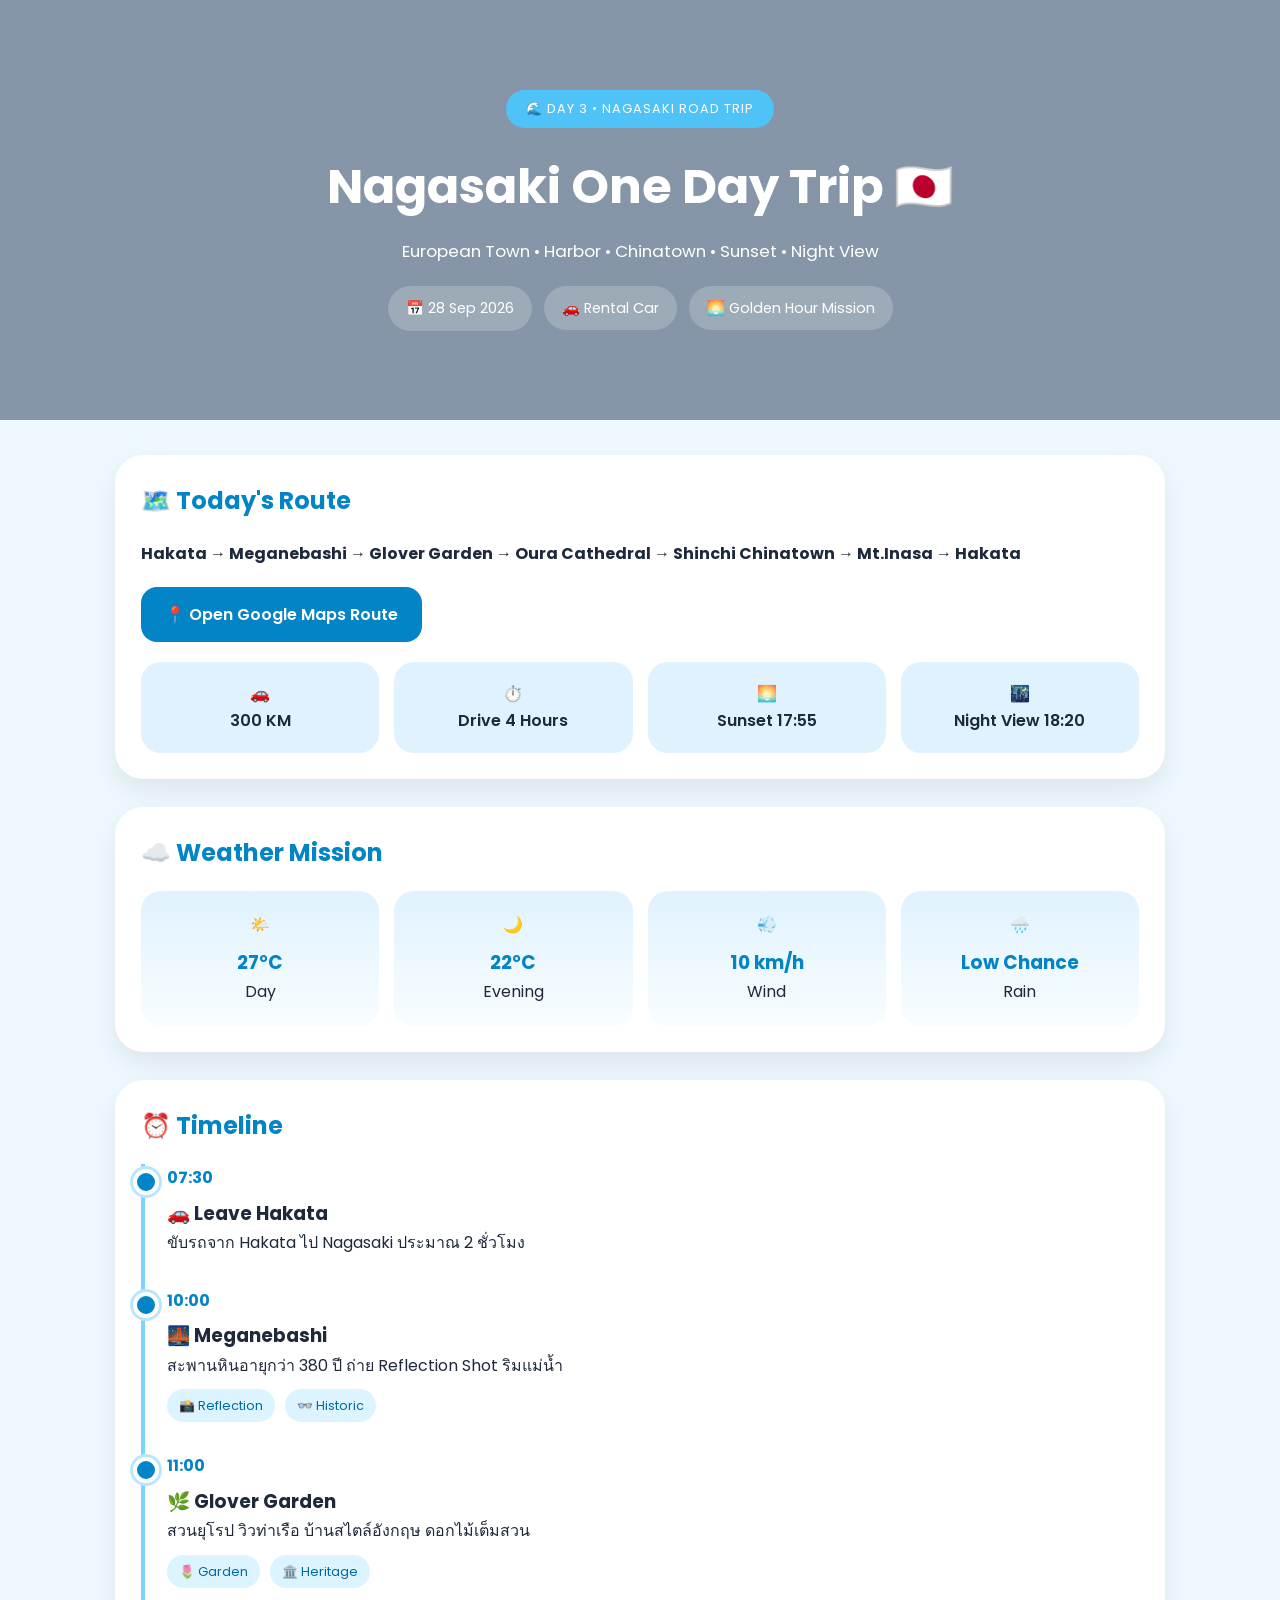
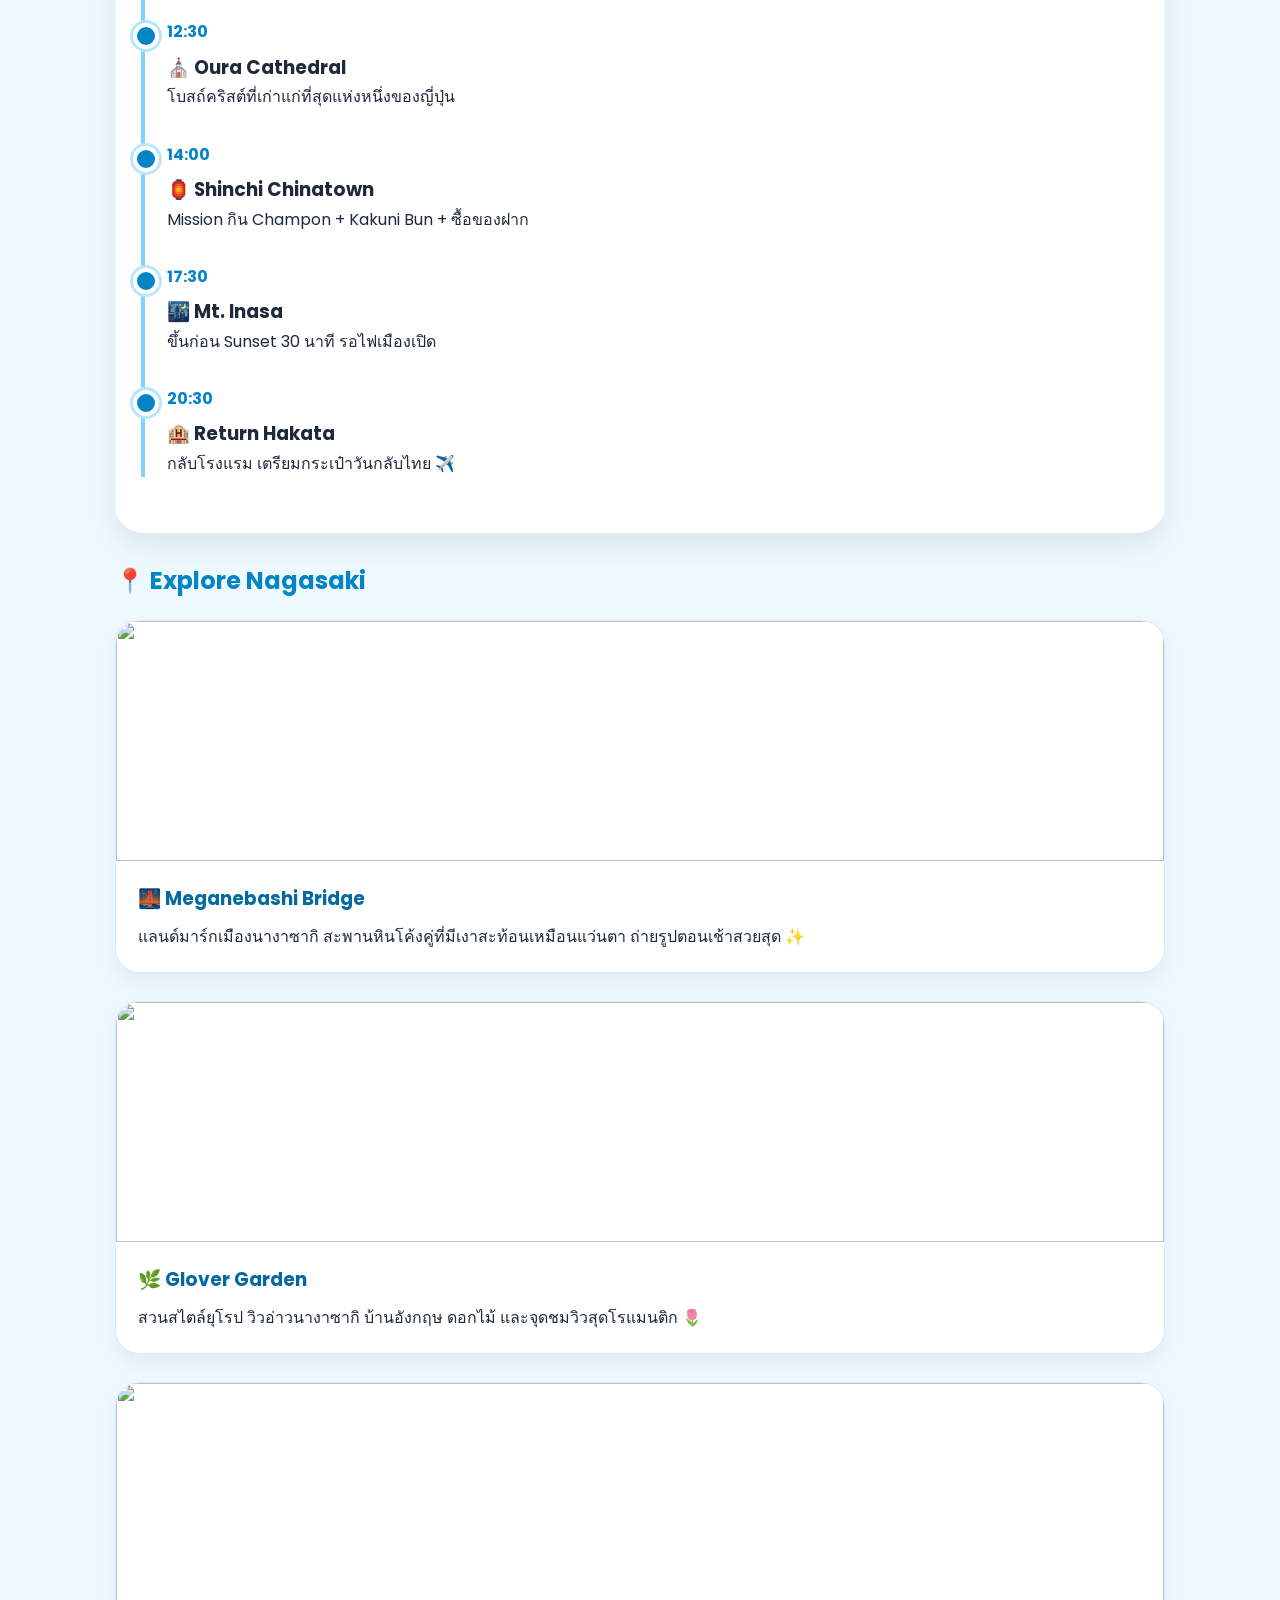
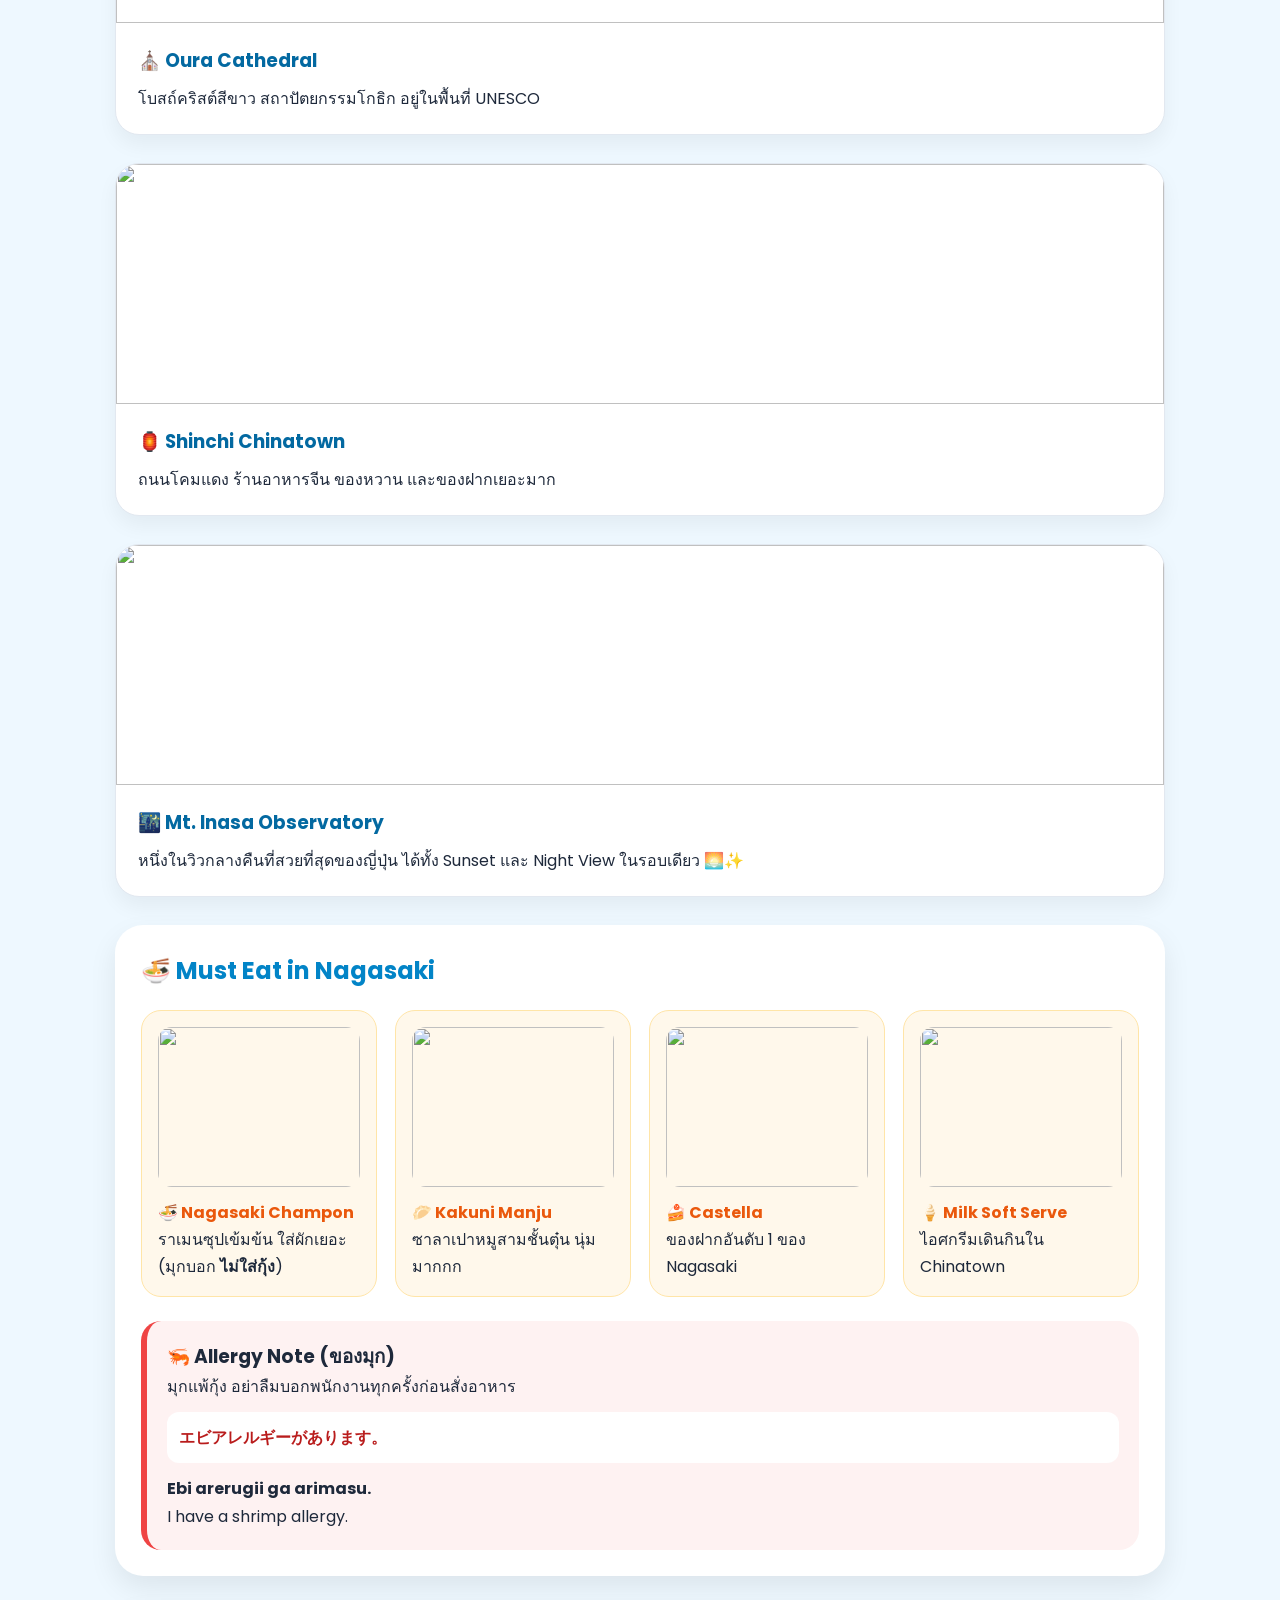
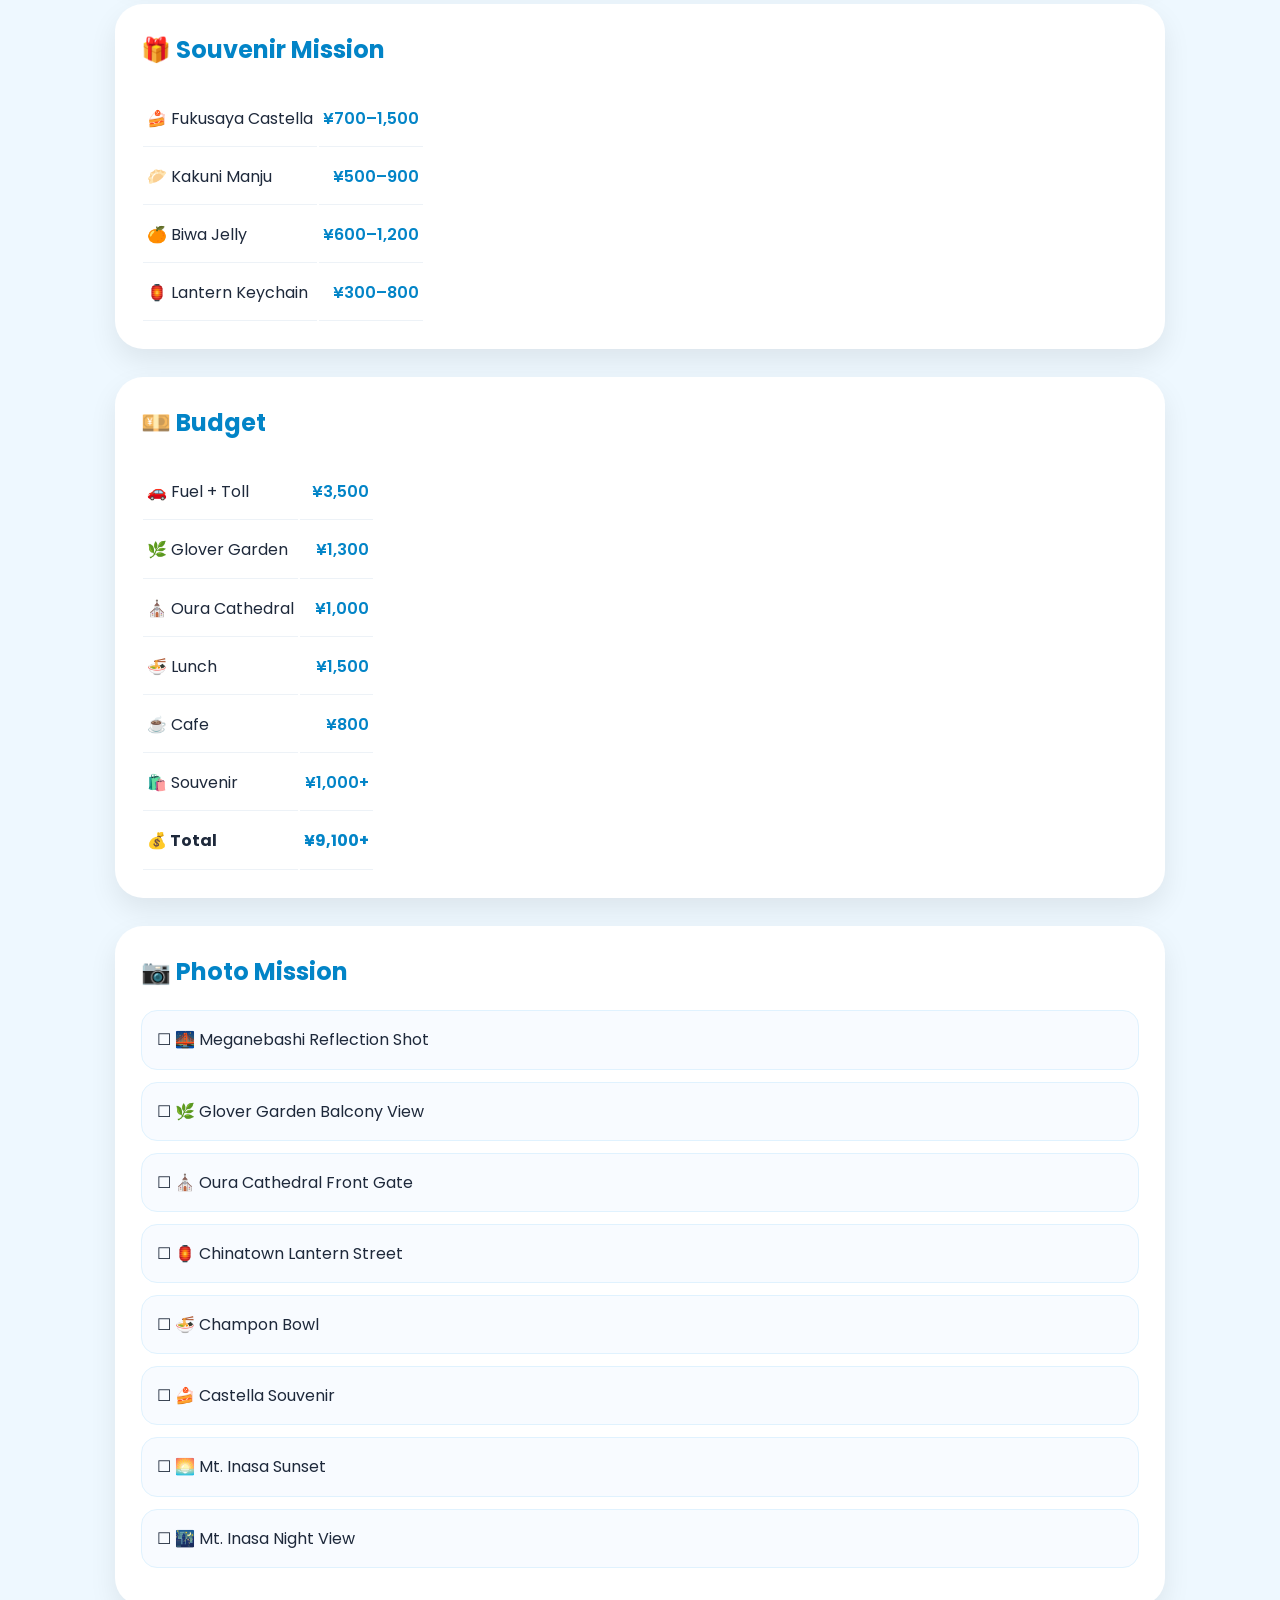
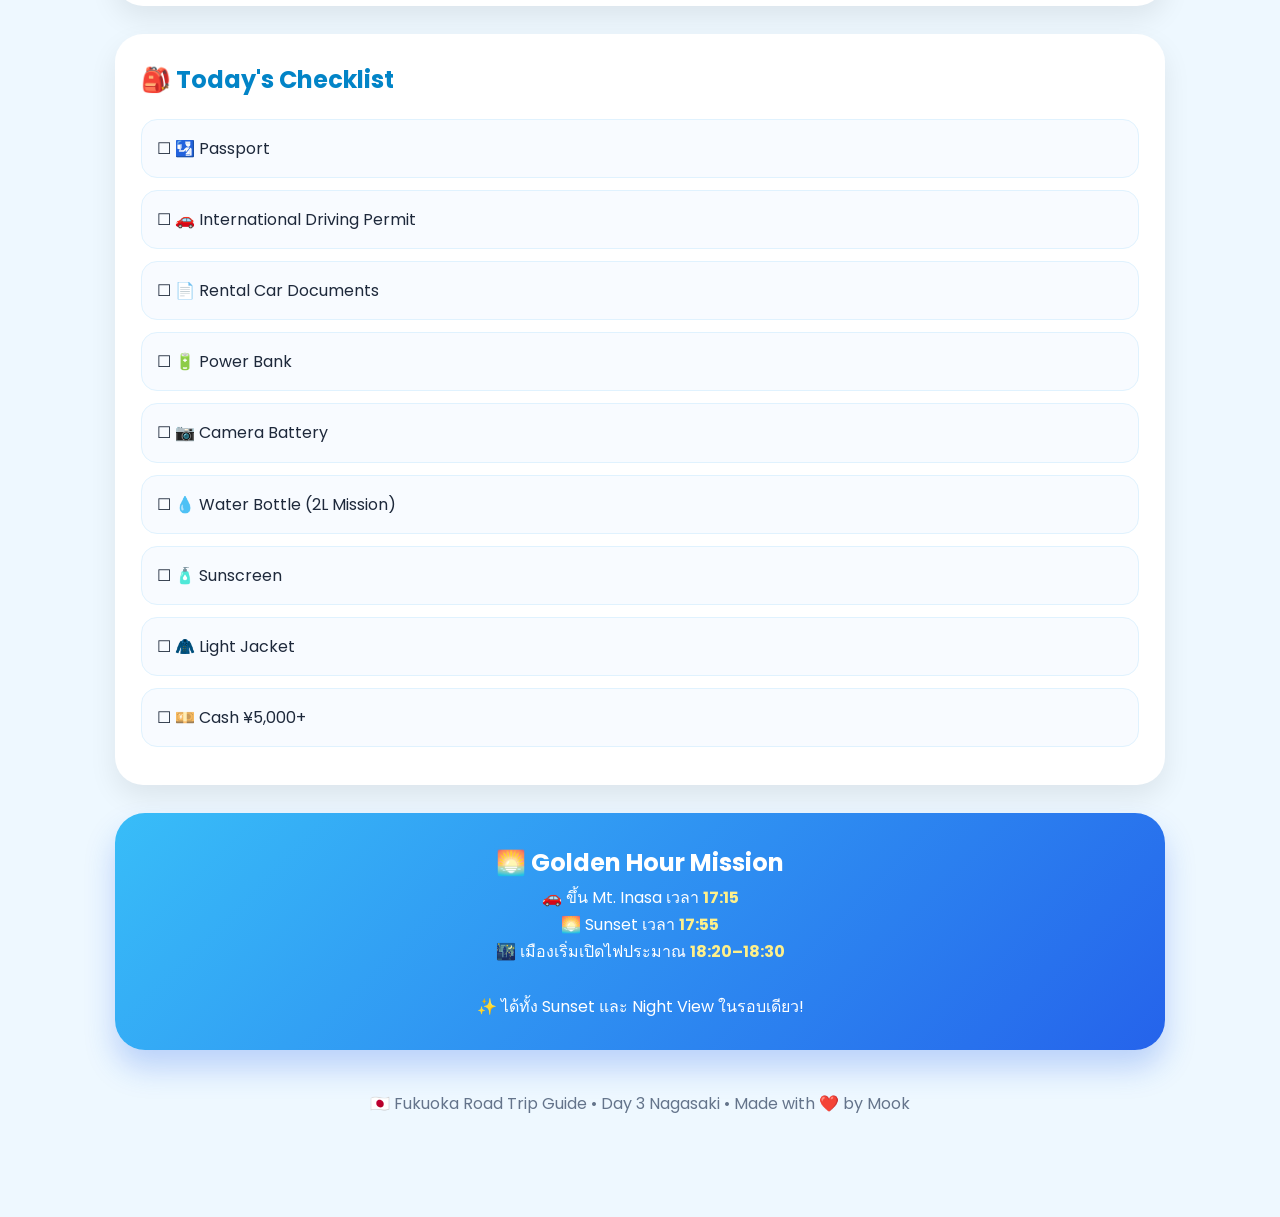
==== pages/day3.html @ 9c802379 "✨ Fukuoka Survival Guide v1.0" ====
<!DOCTYPE html>
<html lang="en">
<head>
<meta charset="UTF-8">
<meta name="viewport" content="width=device-width, initial-scale=1.0">
<title>Day 3 • Nagasaki</title>

<link rel="preconnect" href="https://fonts.googleapis.com">
<link rel="preconnect" href="https://fonts.gstatic.com" crossorigin>
<link href="https://fonts.googleapis.com/css2?family=Poppins:wght@300;400;500;600;700&display=swap" rel="stylesheet">

<style>
*{margin:0;padding:0;box-sizing:border-box;font-family:'Poppins',sans-serif}
body{background:#eef8ff;color:#1e293b;line-height:1.7}
img{width:100%;display:block}
a{text-decoration:none}

.hero{
height:420px;
background:linear-gradient(rgba(5,30,60,.45),rgba(5,30,60,.45)),url('https://images.unsplash.com/photo-1566104769304-8d4f4ef47d39?auto=format&fit=crop&w=1600&q=80');
background-size:cover;
background-position:center;
display:flex;
align-items:center;
justify-content:center;
text-align:center;
color:#fff;
}
.hero-content{padding:20px}
.badge{display:inline-block;background:#4FC3F7;padding:8px 20px;border-radius:30px;font-size:.8rem;letter-spacing:1px}
.hero h1{font-size:3rem;margin:18px 0 10px}
.hero p{font-size:1.05rem}
.hero-info{margin-top:20px;display:flex;justify-content:center;gap:12px;flex-wrap:wrap}
.hero-info span{background:rgba(255,255,255,.2);backdrop-filter:blur(10px);padding:10px 18px;border-radius:30px;font-size:.9rem}

.container{width:min(1050px,92%);margin:auto;padding:35px 0 60px}
.card{background:#fff;padding:26px;border-radius:28px;margin-bottom:28px;box-shadow:0 12px 28px rgba(0,0,0,.08)}
.card h2{color:#0284C7;margin-bottom:18px}

.route{display:grid;grid-template-columns:repeat(auto-fit,minmax(170px,1fr));gap:15px;margin-top:20px}
.route div{background:#E0F2FE;padding:18px;border-radius:20px;text-align:center;font-weight:600}
.map-btn{display:inline-block;margin-top:20px;background:#0284C7;color:#fff;padding:14px 24px;border-radius:16px;font-weight:600}

.timeline{border-left:4px solid #7DD3FC;padding-left:22px}
.item{position:relative;margin-bottom:30px}
.item:before{content:'';position:absolute;left:-34px;top:5px;width:18px;height:18px;border-radius:50%;background:#0284C7;border:4px solid #fff;box-shadow:0 0 0 3px #BAE6FD}
.time{font-weight:700;color:#0284C7;margin-bottom:6px}
.tags{display:flex;gap:10px;flex-wrap:wrap;margin-top:10px}
.tags span{background:#DBF4FF;color:#0369A1;padding:6px 12px;border-radius:30px;font-size:.8rem}

.place{overflow:hidden;border-radius:24px;margin-bottom:28px;background:#fff;border:1px solid #E2E8F0;box-shadow:0 10px 20px rgba(0,0,0,.05)}
.place img{height:240px;object-fit:cover}
.place-body{padding:22px}
.place h3{color:#0369A1;margin-bottom:8px}

.food-grid{display:grid;grid-template-columns:repeat(auto-fit,minmax(220px,1fr));gap:18px}
.food{background:#FFF8EB;padding:16px;border-radius:20px;border:1px solid #FFE5A8}
.food img{height:160px;object-fit:cover;border-radius:14px;margin-bottom:12px}
.food h4{color:#EA580C}

.warning{background:#FEF2F2;border-left:6px solid #EF4444;padding:20px;border-radius:20px;margin-top:24px}
.warning code{display:block;background:#fff;padding:12px;border-radius:12px;margin:12px 0;color:#B91C1C;font-weight:600}

.weather{display:grid;grid-template-columns:repeat(auto-fit,minmax(160px,1fr));gap:15px}
.weather div{background:linear-gradient(180deg,#E0F2FE,#F8FDFF);padding:20px;border-radius:20px;text-align:center}
.weather h3{color:#0284C7;margin-top:8px}

.checklist li{list-style:none;background:#F8FBFF;padding:15px;border-radius:16px;margin-bottom:12px;border:1px solid #E0F2FE}

.budget tr td{padding:14px 4px;border-bottom:1px solid #EDF2F7}
.budget td:last-child{text-align:right;font-weight:600;color:#0284C7}

.tip{background:linear-gradient(135deg,#38BDF8,#2563EB);color:#fff;padding:30px;border-radius:30px;text-align:center;box-shadow:0 18px 30px rgba(37,99,235,.25)}
.tip strong{color:#FEF08A}

footer{text-align:center;padding:40px 0;color:#64748B}

@media(max-width:768px){
.hero{height:320px}
.hero h1{font-size:2rem}
.place img{height:190px}
}
</style>
</head>
<body>

<header class="hero">
<div class="hero-content">
<span class="badge">🌊 DAY 3 • NAGASAKI ROAD TRIP</span>
<h1>Nagasaki One Day Trip 🇯🇵</h1>
<p>European Town • Harbor • Chinatown • Sunset • Night View</p>
<div class="hero-info">
<span>📅 28 Sep 2026</span>
<span>🚗 Rental Car</span>
<span>🌅 Golden Hour Mission</span>
</div>
</div>
</header>

<div class="container">

<section class="card">
<h2>🗺️ Today's Route</h2>
<p><b>Hakata → Meganebashi → Glover Garden → Oura Cathedral → Shinchi Chinatown → Mt.Inasa → Hakata</b></p>
<a class="map-btn" href="https://maps.app.goo.gl/zawZFBdds9pgLfV19?g_st=il/" target="_blank">📍 Open Google Maps Route</a>
<div class="route">
<div>🚗<br>300 KM</div>
<div>⏱️<br>Drive 4 Hours</div>
<div>🌅<br>Sunset 17:55</div>
<div>🌃<br>Night View 18:20</div>
</div>
</section>

<section class="card">
<h2>☁️ Weather Mission</h2>
<div class="weather">
<div>🌤️<h3>27°C</h3><p>Day</p></div>
<div>🌙<h3>22°C</h3><p>Evening</p></div>
<div>💨<h3>10 km/h</h3><p>Wind</p></div>
<div>🌧️<h3>Low Chance</h3><p>Rain</p></div>
</div>
</section>

<section class="card">
<h2>⏰ Timeline</h2>
<div class="timeline">
<div class="item"><div class="time">07:30</div><h3>🚗 Leave Hakata</h3><p>ขับรถจาก Hakata ไป Nagasaki ประมาณ 2 ชั่วโมง</p></div>
<div class="item"><div class="time">10:00</div><h3>🌉 Meganebashi</h3><p>สะพานหินอายุกว่า 380 ปี ถ่าย Reflection Shot ริมแม่น้ำ</p><div class="tags"><span>📸 Reflection</span><span>👓 Historic</span></div></div>
<div class="item"><div class="time">11:00</div><h3>🌿 Glover Garden</h3><p>สวนยุโรป วิวท่าเรือ บ้านสไตล์อังกฤษ ดอกไม้เต็มสวน</p><div class="tags"><span>🌷 Garden</span><span>🏛️ Heritage</span></div></div>
<div class="item"><div class="time">12:30</div><h3>⛪ Oura Cathedral</h3><p>โบสถ์คริสต์ที่เก่าแก่ที่สุดแห่งหนึ่งของญี่ปุ่น</p></div>
<div class="item"><div class="time">14:00</div><h3>🏮 Shinchi Chinatown</h3><p>Mission กิน Champon + Kakuni Bun + ซื้อของฝาก</p></div>
<div class="item"><div class="time">17:30</div><h3>🌃 Mt. Inasa</h3><p>ขึ้นก่อน Sunset 30 นาที รอไฟเมืองเปิด</p></div>
<div class="item"><div class="time">20:30</div><h3>🏨 Return Hakata</h3><p>กลับโรงแรม เตรียมกระเป๋าวันกลับไทย ✈️</p></div>
</div>
</section>

<h2 style="margin-bottom:18px;color:#0284C7">📍 Explore Nagasaki</h2>

<div class="place">
<img src="https://images.unsplash.com/photo-1614359835514-92f8ba196357?auto=format&fit=crop&w=1400&q=80">
<div class="place-body"><h3>🌉 Meganebashi Bridge</h3><p>แลนด์มาร์กเมืองนางาซากิ สะพานหินโค้งคู่ที่มีเงาสะท้อนเหมือนแว่นตา ถ่ายรูปตอนเช้าสวยสุด ✨</p></div></div>

<div class="place">
<img src="https://images.unsplash.com/photo-1554797589-7241bb691973?auto=format&fit=crop&w=1400&q=80">
<div class="place-body"><h3>🌿 Glover Garden</h3><p>สวนสไตล์ยุโรป วิวอ่าวนางาซากิ บ้านอังกฤษ ดอกไม้ และจุดชมวิวสุดโรแมนติก 🌷</p></div></div>

<div class="place">
<img src="https://images.unsplash.com/photo-1549693578-d683be217e58?auto=format&fit=crop&w=1400&q=80">
<div class="place-body"><h3>⛪ Oura Cathedral</h3><p>โบสถ์คริสต์สีขาว สถาปัตยกรรมโกธิก อยู่ในพื้นที่ UNESCO</p></div></div>

<div class="place">
<img src="https://images.unsplash.com/photo-1528360983277-13d401cdc186?auto=format&fit=crop&w=1400&q=80">
<div class="place-body"><h3>🏮 Shinchi Chinatown</h3><p>ถนนโคมแดง ร้านอาหารจีน ของหวาน และของฝากเยอะมาก</p></div></div>

<div class="place">
<img src="https://images.unsplash.com/photo-1542051841857-5f90071e7989?auto=format&fit=crop&w=1400&q=80">
<div class="place-body"><h3>🌃 Mt. Inasa Observatory</h3><p>หนึ่งในวิวกลางคืนที่สวยที่สุดของญี่ปุ่น ได้ทั้ง Sunset และ Night View ในรอบเดียว 🌅✨</p></div></div>

<section class="card">
<h2>🍜 Must Eat in Nagasaki</h2>
<div class="food-grid">
<div class="food"><img src="https://images.unsplash.com/photo-1617093727343-374698b1b08d?auto=format&fit=crop&w=600&q=80"><h4>🍜 Nagasaki Champon</h4><p>ราเมนซุปเข้มข้น ใส่ผักเยอะ (มุกบอก <b>ไม่ใส่กุ้ง</b>)</p></div>
<div class="food"><img src="https://images.unsplash.com/photo-1512058564366-18510be2db19?auto=format&fit=crop&w=600&q=80"><h4>🥟 Kakuni Manju</h4><p>ซาลาเปาหมูสามชั้นตุ๋น นุ่มมากกก</p></div>
<div class="food"><img src="https://images.unsplash.com/photo-1588195538326-c5b1e9f80a1b?auto=format&fit=crop&w=600&q=80"><h4>🍰 Castella</h4><p>ของฝากอันดับ 1 ของ Nagasaki</p></div>
<div class="food"><img src="https://images.unsplash.com/photo-1570197788417-0e82375c9371?auto=format&fit=crop&w=600&q=80"><h4>🍦 Milk Soft Serve</h4><p>ไอศกรีมเดินกินใน Chinatown</p></div>
</div>
<div class="warning"><h3>🦐 Allergy Note (ของมุก)</h3><p>มุกแพ้กุ้ง อย่าลืมบอกพนักงานทุกครั้งก่อนสั่งอาหาร</p><code>エビアレルギーがあります。</code><p><b>Ebi arerugii ga arimasu.</b></p><p>I have a shrimp allergy.</p></div>
</section>

<section class="card"><h2>🎁 Souvenir Mission</h2><table class="budget"><tr><td>🍰 Fukusaya Castella</td><td>¥700–1,500</td></tr><tr><td>🥟 Kakuni Manju</td><td>¥500–900</td></tr><tr><td>🍊 Biwa Jelly</td><td>¥600–1,200</td></tr><tr><td>🏮 Lantern Keychain</td><td>¥300–800</td></tr></table></section>

<section class="card"><h2>💴 Budget</h2><table class="budget"><tr><td>🚗 Fuel + Toll</td><td>¥3,500</td></tr><tr><td>🌿 Glover Garden</td><td>¥1,300</td></tr><tr><td>⛪ Oura Cathedral</td><td>¥1,000</td></tr><tr><td>🍜 Lunch</td><td>¥1,500</td></tr><tr><td>☕ Cafe</td><td>¥800</td></tr><tr><td>🛍️ Souvenir</td><td>¥1,000+</td></tr><tr><td><b>💰 Total</b></td><td><b>¥9,100+</b></td></tr></table></section>

<section class="card"><h2>📷 Photo Mission</h2><ul class="checklist"><li>☐ 🌉 Meganebashi Reflection Shot</li><li>☐ 🌿 Glover Garden Balcony View</li><li>☐ ⛪ Oura Cathedral Front Gate</li><li>☐ 🏮 Chinatown Lantern Street</li><li>☐ 🍜 Champon Bowl</li><li>☐ 🍰 Castella Souvenir</li><li>☐ 🌅 Mt. Inasa Sunset</li><li>☐ 🌃 Mt. Inasa Night View</li></ul></section>

<section class="card"><h2>🎒 Today's Checklist</h2><ul class="checklist"><li>☐ 🛂 Passport</li><li>☐ 🚗 International Driving Permit</li><li>☐ 📄 Rental Car Documents</li><li>☐ 🔋 Power Bank</li><li>☐ 📷 Camera Battery</li><li>☐ 💧 Water Bottle (2L Mission)</li><li>☐ 🧴 Sunscreen</li><li>☐ 🧥 Light Jacket</li><li>☐ 💴 Cash ¥5,000+</li></ul></section>

<section class="tip"><h2>🌅 Golden Hour Mission</h2><p>🚗 ขึ้น Mt. Inasa เวลา <strong>17:15</strong></p><p>🌅 Sunset เวลา <strong>17:55</strong></p><p>🌃 เมืองเริ่มเปิดไฟประมาณ <strong>18:20–18:30</strong></p><br><p>✨ ได้ทั้ง Sunset และ Night View ในรอบเดียว!</p></section>

<footer>🇯🇵 Fukuoka Road Trip Guide • Day 3 Nagasaki • Made with ❤️ by Mook</footer>

</div>
</body>
</html>
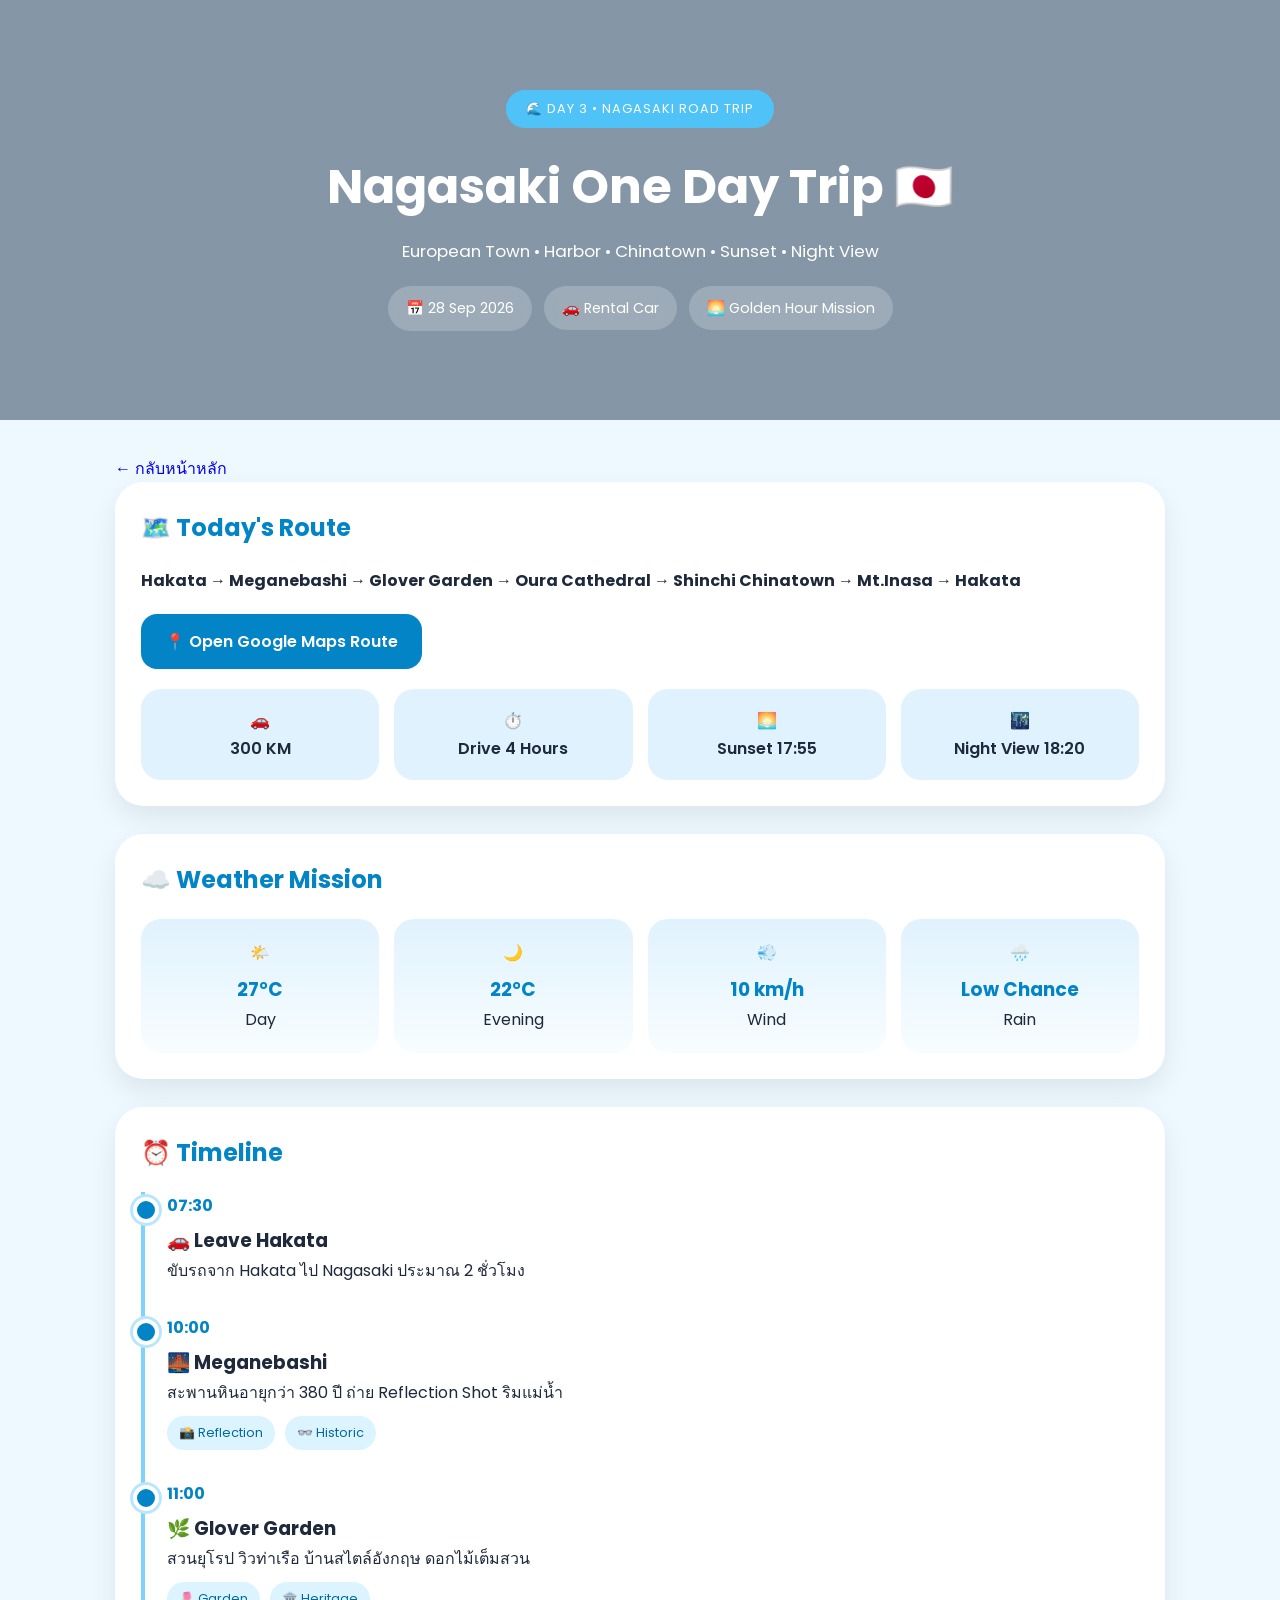
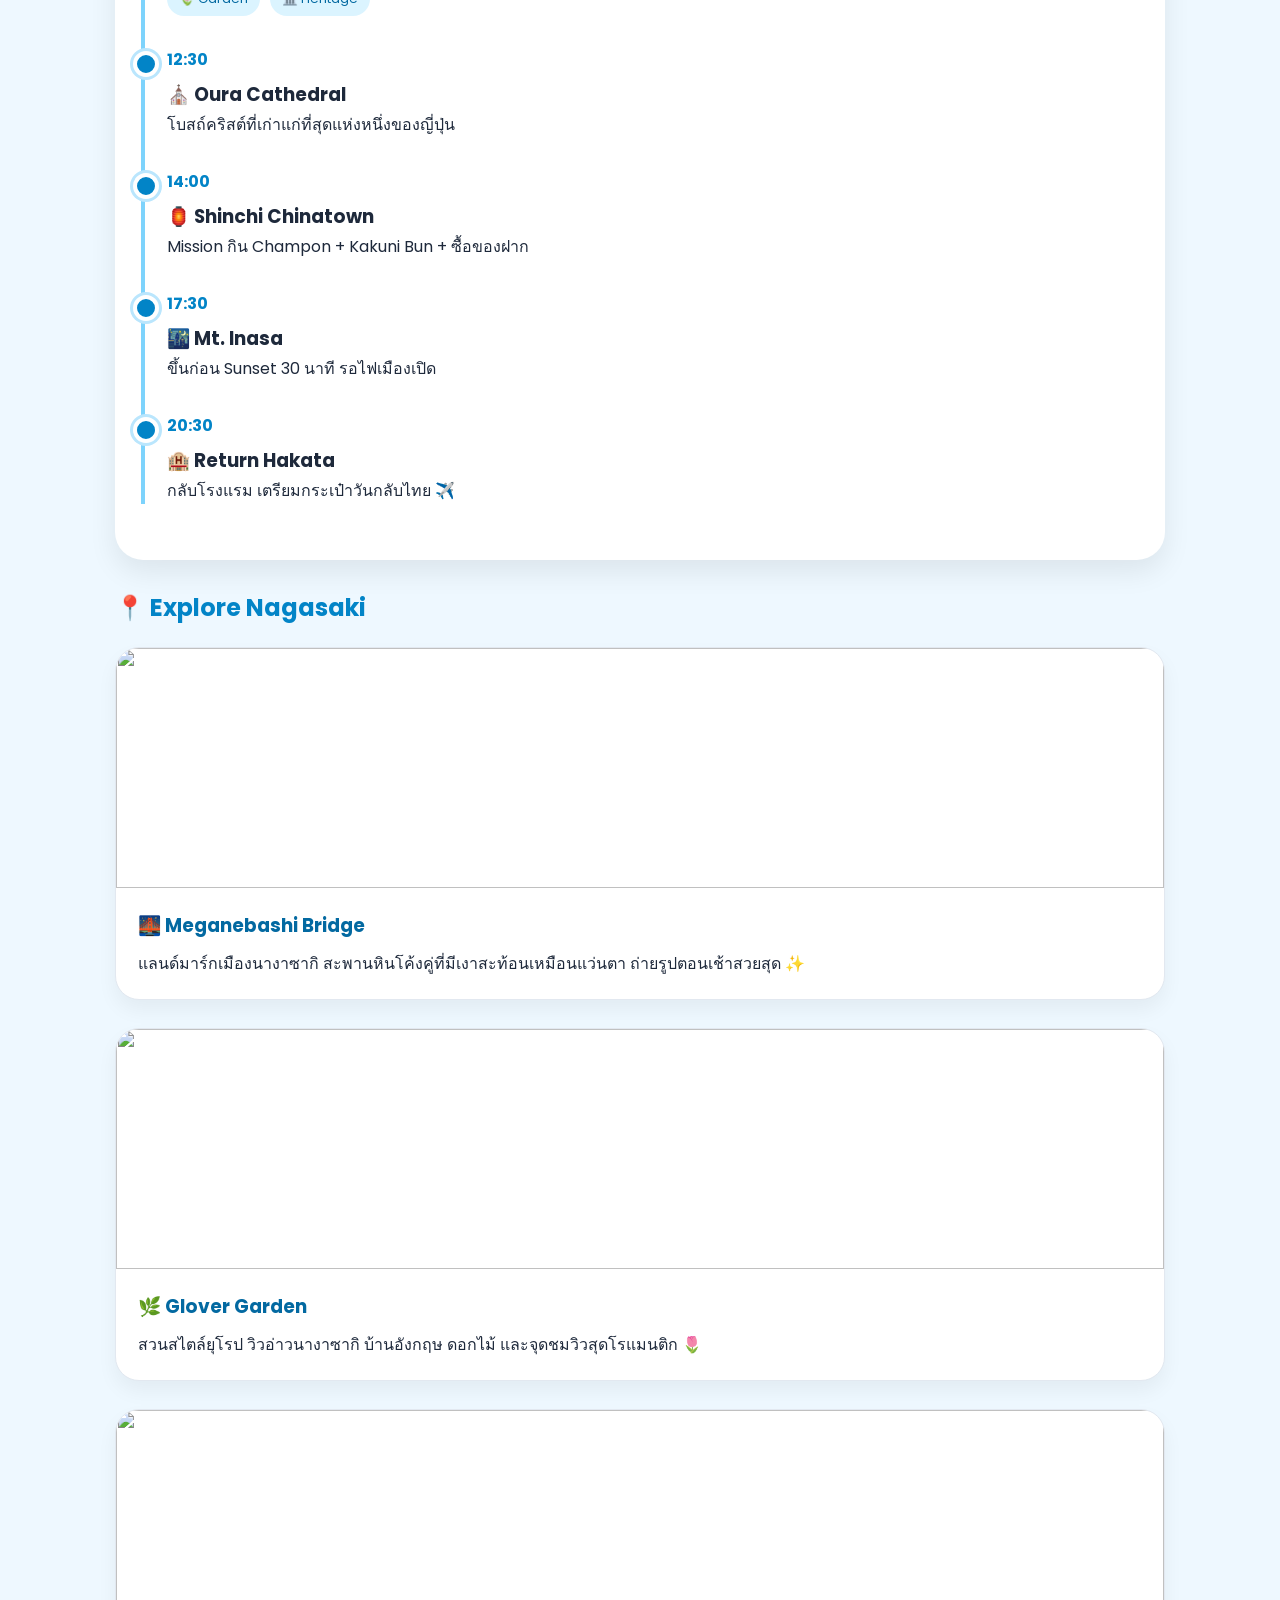
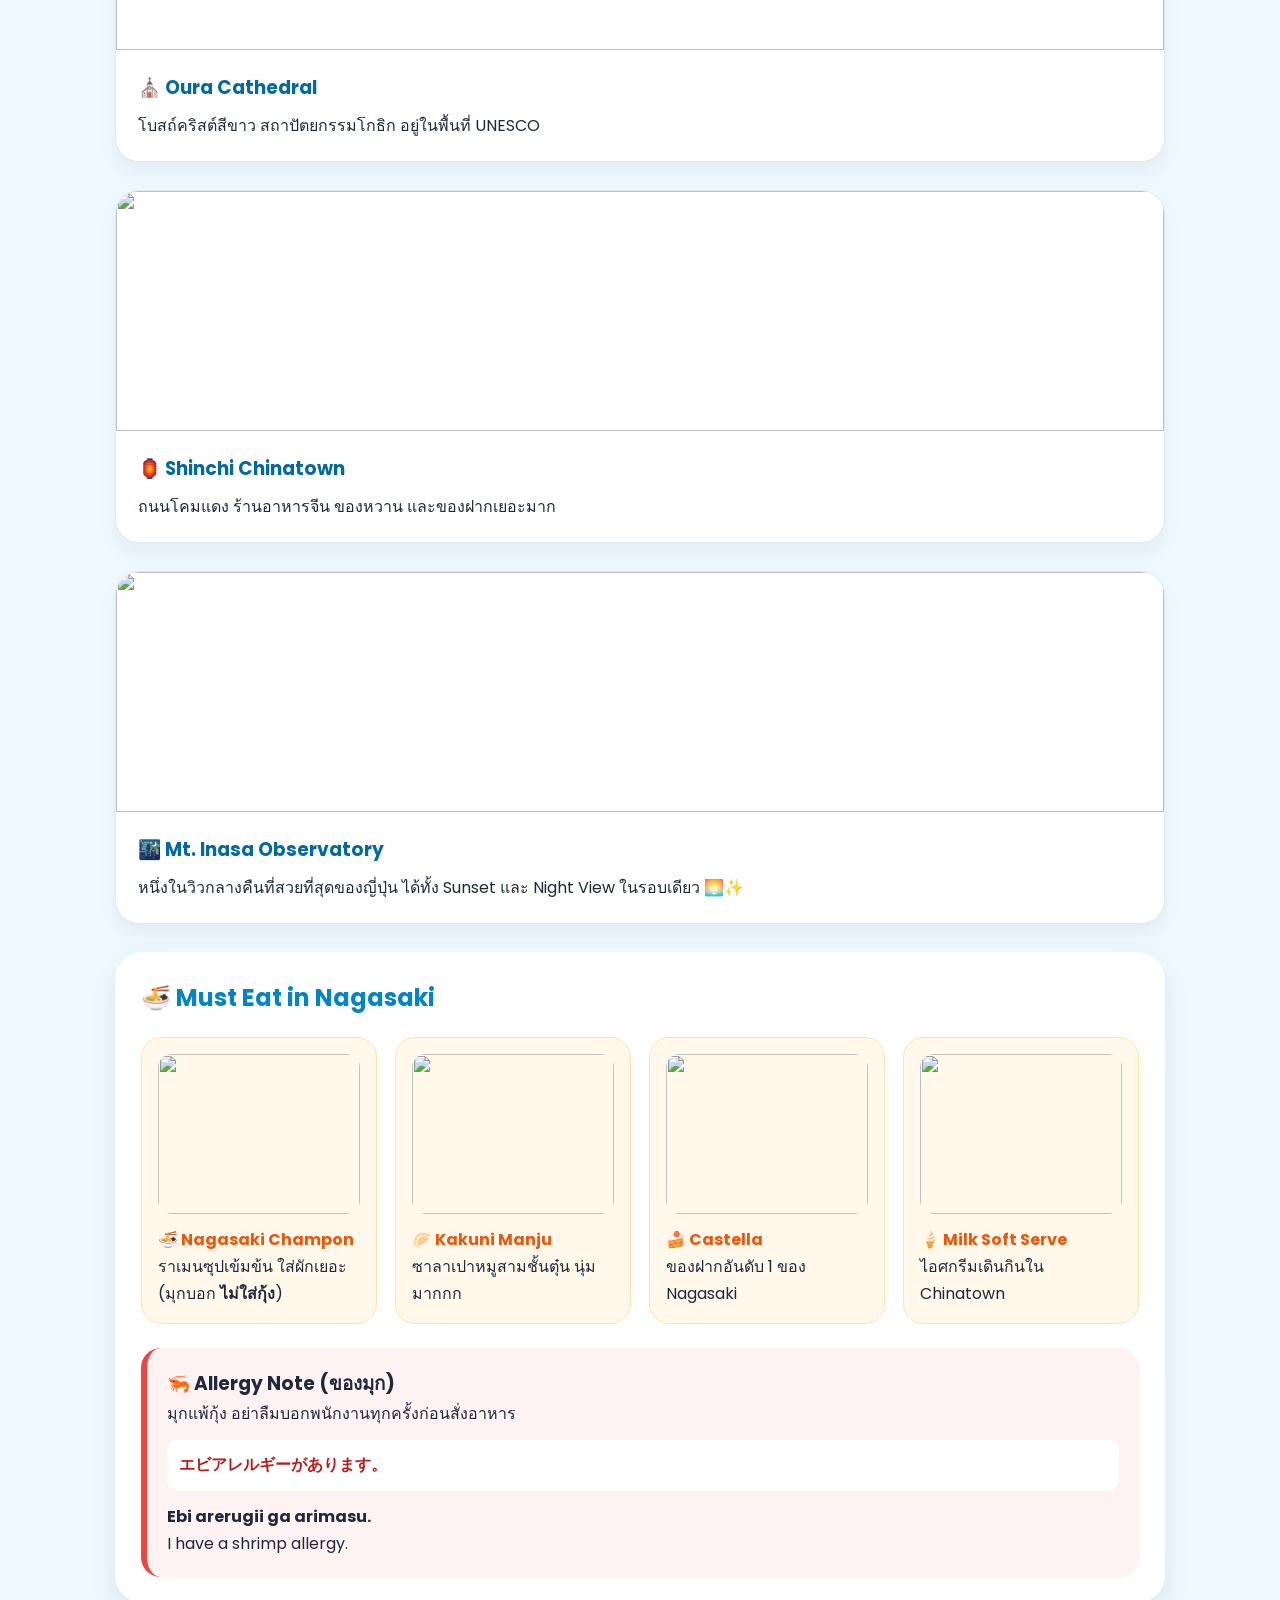
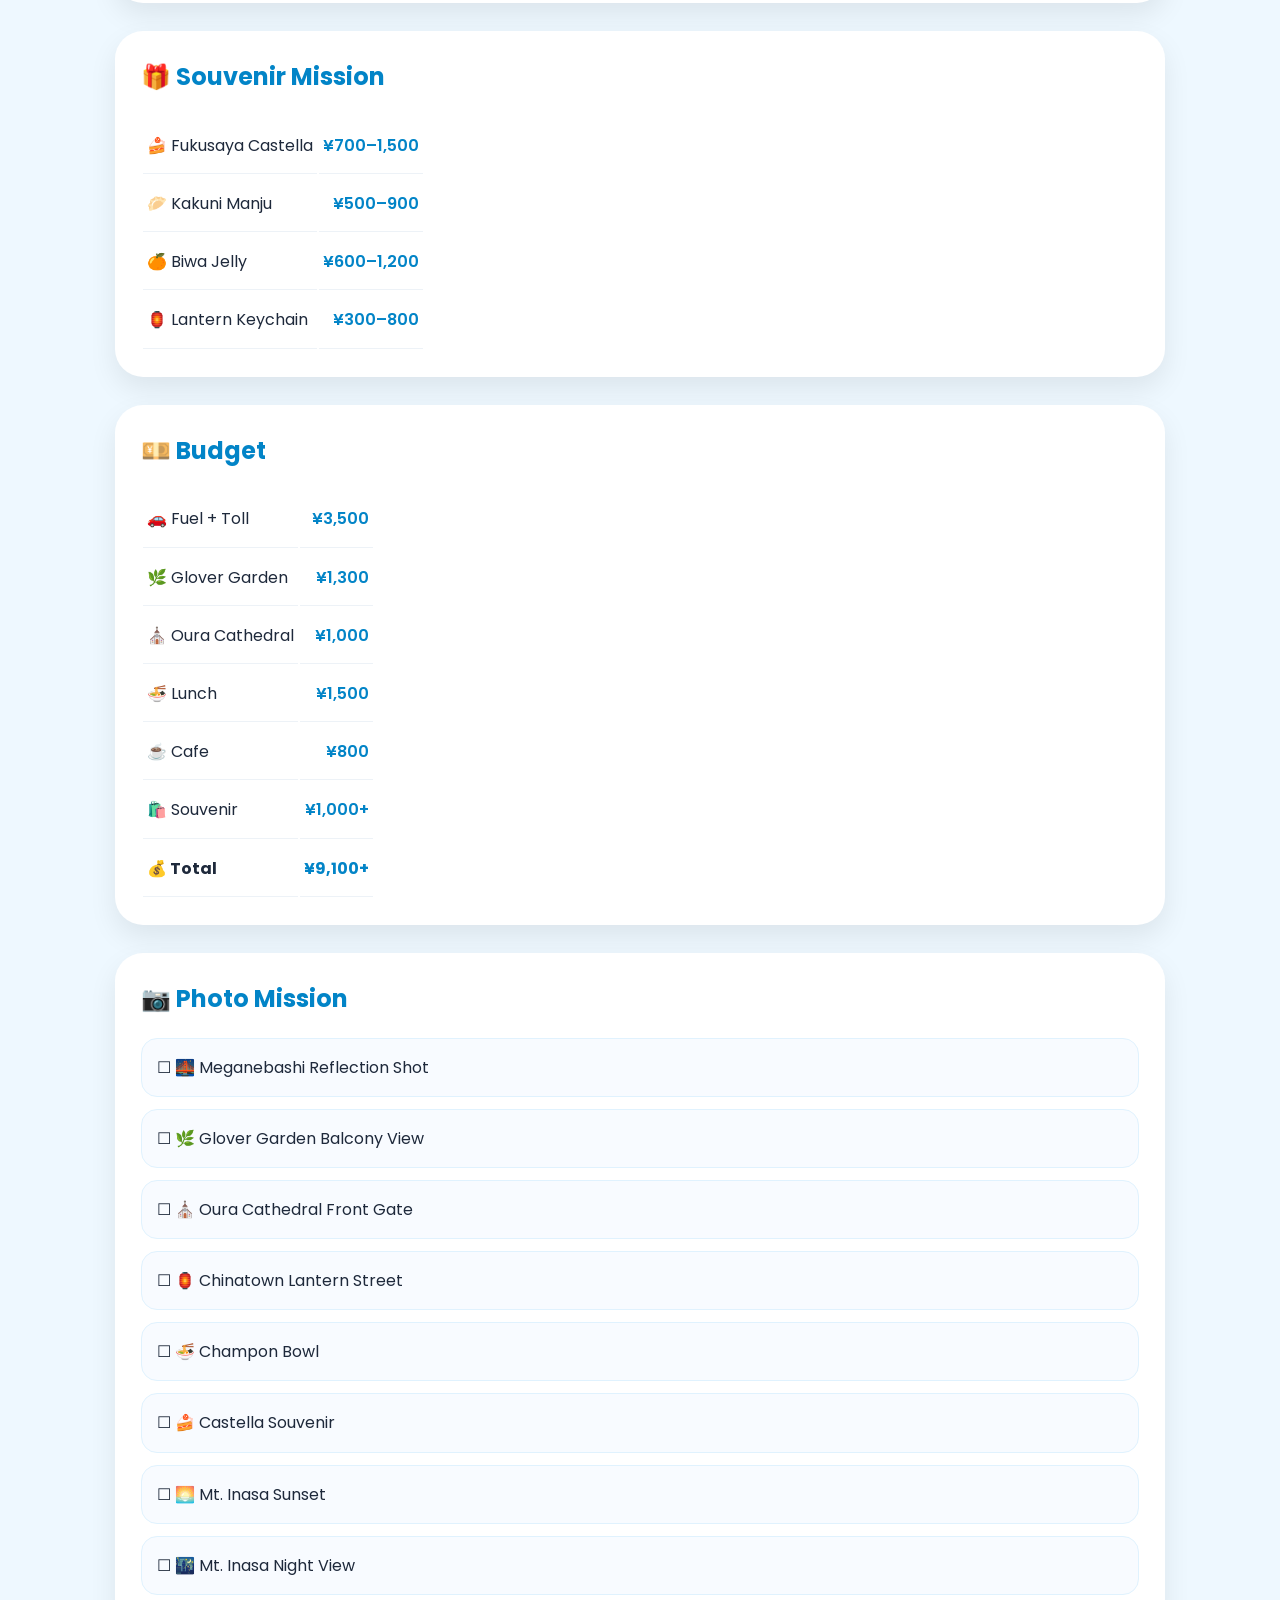
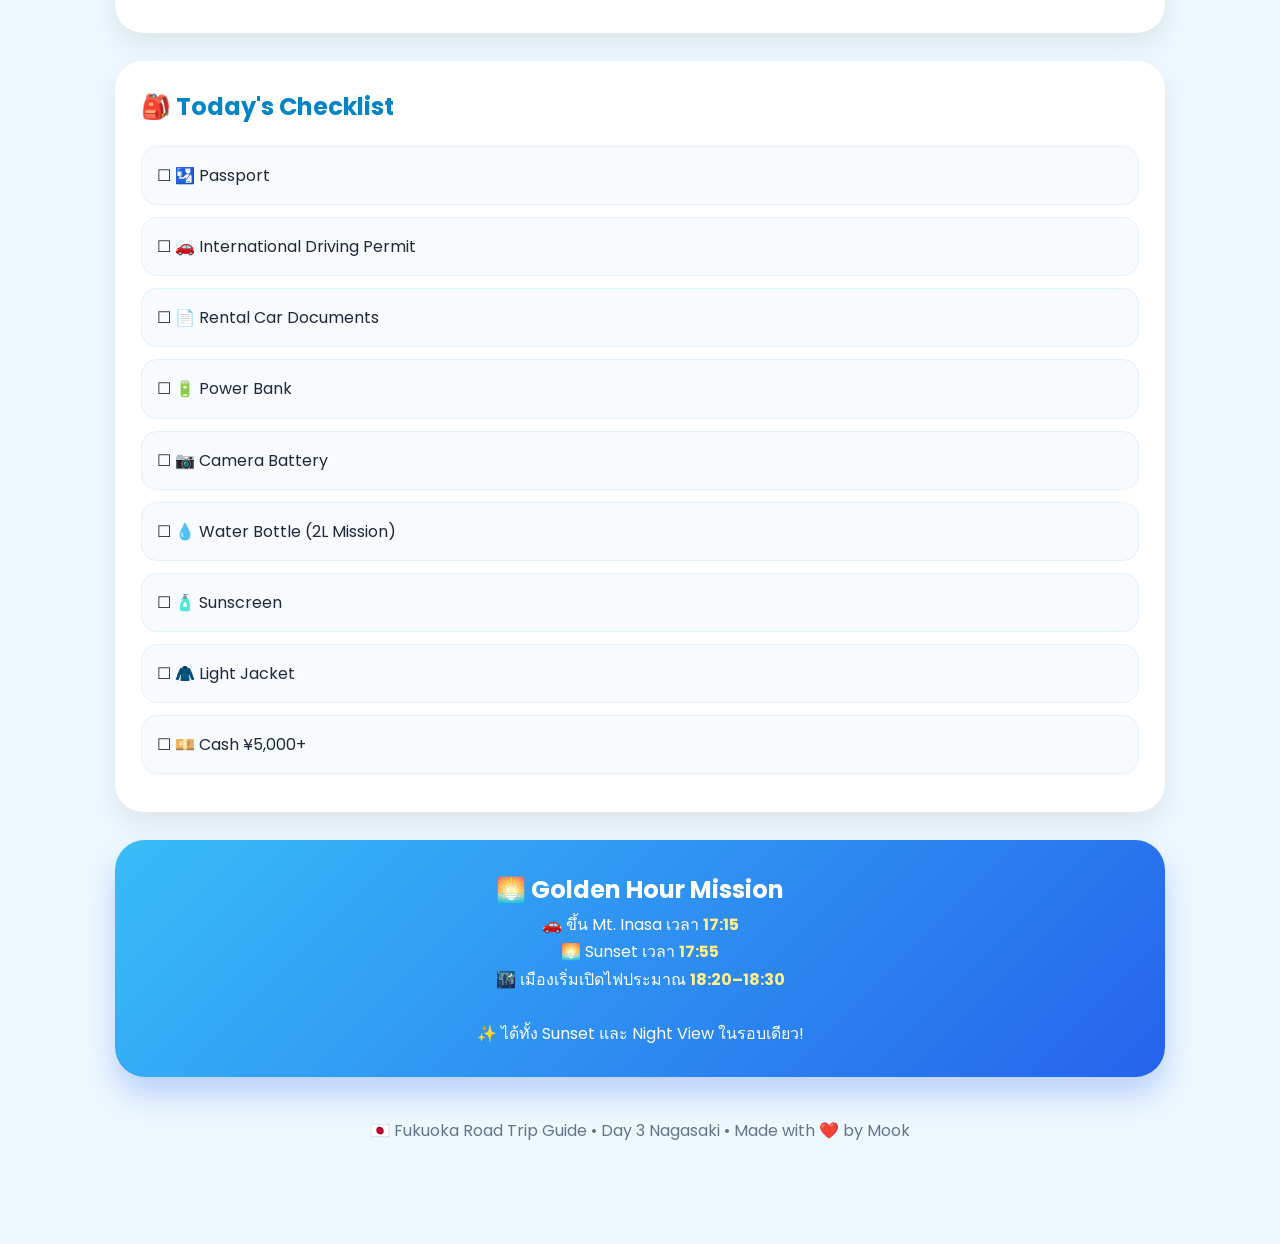
==== commit 9b13885e: "✨ Update Day 4 back button" ====
--- a/pages/day3.html
+++ b/pages/day3.html
@@ -98,6 +98,9 @@
 </header>
 
 <div class="container">
+<a href="../index.html" class="back-home">
+    ← กลับหน้าหลัก
+</a>
 
 <section class="card">
 <h2>🗺️ Today's Route</h2>
